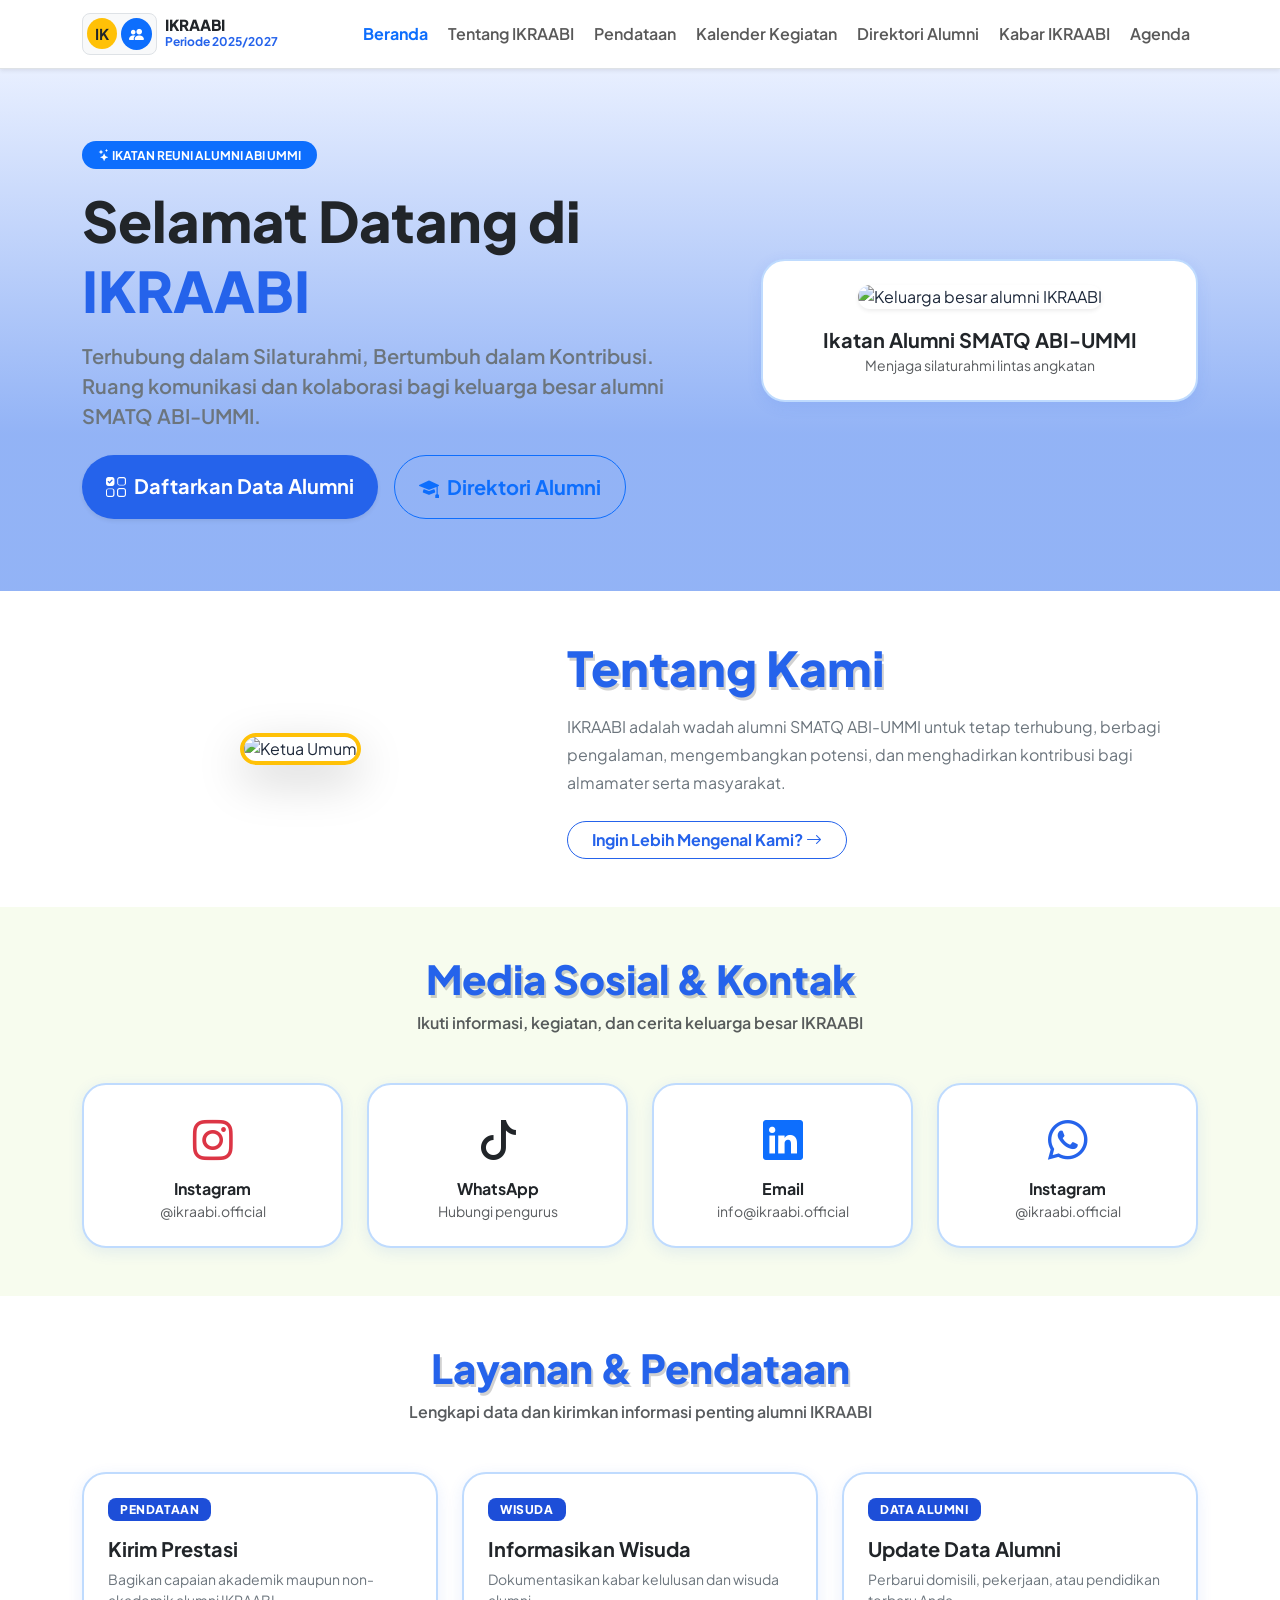
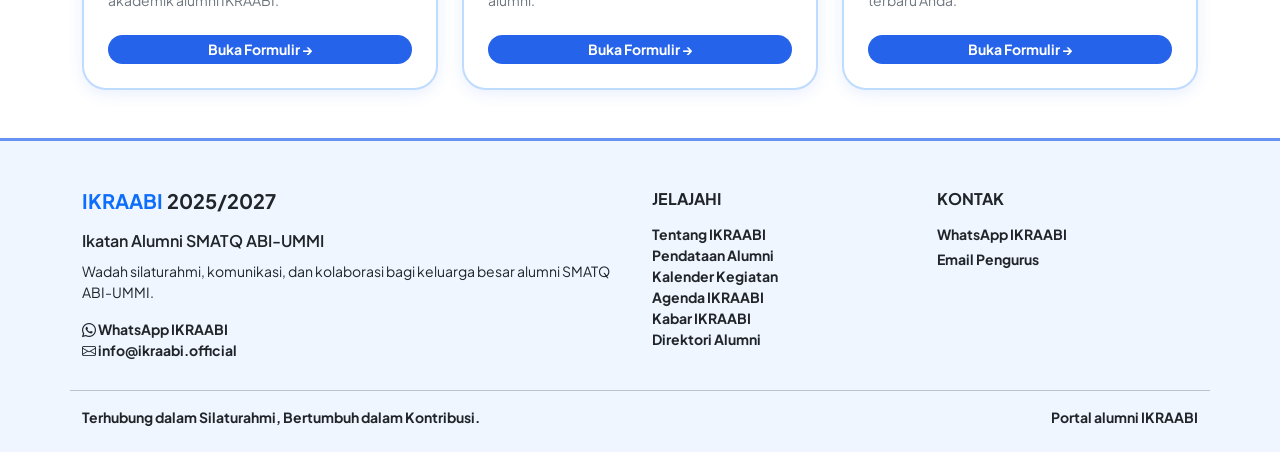
==== index.html @ 3baab479 "first commit" ====
<!DOCTYPE html>
<html lang="id">

<head>
    <meta charset="UTF-8">
    <meta name="viewport" content="width=device-width, initial-scale=1.0">
    <title>Beranda IKRAABI - Ikatan Alumni SMATQ ABI-UMMI</title>
    <link href="https://cdn.jsdelivr.net/npm/bootstrap@5.3.2/dist/css/bootstrap.min.css" rel="stylesheet">
    <link rel="stylesheet" href="https://cdn.jsdelivr.net/npm/bootstrap-icons@1.11.3/font/bootstrap-icons.min.css">
    <link href="https://fonts.googleapis.com/css2?family=Plus+Jakarta+Sans:wght@400;600;700;800;900&display=swap"
        rel="stylesheet">
    <link rel="stylesheet" href="site.css">
</head>

<body class="d-flex flex-column min-vh-100">
    <nav class="navbar navbar-expand-lg bg-white shadow-sm sticky-top border-bottom">
        <div class="container"><a class="navbar-brand d-flex align-items-center gap-2" href="index.html">
                <div class="d-flex align-items-center gap-1 p-1 bg-light border rounded-3"><span
                        class="badge bg-warning text-dark fw-bold rounded-circle p-2">IK</span><span
                        class="badge bg-primary rounded-circle p-2"><i class="bi bi-mortarboard-fill"></i></span></div>
                <div>
                    <div class="fw-black text-dark lh-1" style="font-size:.95rem">IKRAABI</div>
                    <div class="text-success fw-bold" style="font-size:.75rem">Periode 2025/2027</div>
                </div>
            </a><button class="navbar-toggler" type="button" data-bs-toggle="collapse" data-bs-target="#navMenu"><span
                    class="navbar-toggler-icon"></span></button>
            <div class="collapse navbar-collapse" id="navMenu">
                <ul class="navbar-nav ms-auto mb-2 mb-lg-0 fw-semibold align-items-center gap-1">
                    <li class="nav-item"><a class="nav-link active" href="index.html">Beranda</a></li>
                    <li class="nav-item"><a class="nav-link" href="layanan.html">Pendataan</a></li>
                    <li class="nav-item"><a class="nav-link" href="about.html">Tentang IKRAABI</a></li>
                    <li class="nav-item"><a class="nav-link" href="kalender.html">Kalender</a></li>
                    <li class="nav-item"><a class="nav-link" href="event.html">Agenda</a></li>
                    <li class="nav-item"><a class="nav-link" href="blog.html">Kabar IKRAABI</a></li>
                    <li class="nav-item"><a class="nav-link" href="alumni.html">Direktori Alumni</a></li>
                    <li class="nav-item ms-lg-2"><a href="login.html"
                            class="btn btn-primary btn-sm rounded-pill px-3 fw-bold"><i
                                class="bi bi-box-arrow-in-right"></i> Login Portal</a></li>
                </ul>
            </div>
        </div>
    </nav>
    <main class="flex-grow-1">
        <section class="py-5" style="background:linear-gradient(180deg,#e8efff 0%,#2564eb75 70%)">
            <div class="container py-4">
                <div class="row align-items-center g-5">
                    <div class="col-lg-7"><span
                            class="badge bg-primary px-3 py-2 rounded-pill fw-bold text-uppercase mb-3"><i
                                class="bi bi-stars"></i> Ikatan reuni alumni Abi Ummi</span>
                        <h1 class="display-4 fw-black text-dark mb-3 lh-sm">Selamat Datang di <span
                            class="text-success">IKRAABI</span></h1>
                        <p class="lead text-secondary fw-semibold mb-4">Terhubung dalam Silaturahmi, Bertumbuh dalam Kontribusi. Ruang komunikasi dan kolaborasi bagi keluarga besar alumni SMATQ ABI-UMMI.</p>
                        <div class="d-flex flex-wrap gap-3"><a href="layanan.html"
                                class="btn btn-lime btn-lg px-4 py-3 shadow-sm"><i
                                    class="bi bi-ui-checks-grid me-1"></i> Daftarkan Data Alumni</a><a href="alumni.html"
                                class="btn btn-outline-primary btn-lg px-4 py-3 rounded-pill fw-bold"><i
                                    class="bi bi-mortarboard-fill me-1"></i> Direktori Alumni</a></div>
                    </div>
                    <div class="col-lg-5 text-center">
                        <div class="card-custom p-4 text-center"><img
                                src="https://images.unsplash.com/photo-1523240795612-9a054b0db644?auto=format&fit=crop&w=600&q=80"
                                alt="Keluarga besar alumni IKRAABI" class="img-fluid rounded-4 shadow-sm mb-3">
                            <div class="fw-bold text-dark fs-5">Ikatan Alumni SMATQ ABI-UMMI</div>
                            <p class="small text-muted mb-0">Menjaga silaturahmi lintas angkatan</p>
                        </div>
                    </div>
                </div>
            </div>
        </section>
        <section class="py-5 bg-white">
            <div class="container">
                <div class="row align-items-center g-5">
                    <div class="col-md-5 text-center"><img
                            src="https://images.unsplash.com/photo-1534528741775-53994a69daeb?auto=format&fit=crop&w=500&q=80"
                            class="img-fluid rounded-4 shadow-lg border border-4 border-warning"
                            style="max-height:400px;object-fit:cover" alt="Ketua Umum"></div>
                    <div class="col-md-7">
                        <h2 class="embossed-title display-5 mb-3">Tentang Kami</h2>
                        <p class="text-secondary leading-relaxed mb-4">IKRAABI adalah wadah alumni SMATQ ABI-UMMI untuk tetap terhubung, berbagi pengalaman, mengembangkan potensi, dan menghadirkan kontribusi bagi almamater serta masyarakat.</p><a href="about.html"
                            class="btn btn-outline-success fw-bold rounded-pill px-4">Ingin Lebih Mengenal Kami? <i
                                class="bi bi-arrow-right"></i></a>
                    </div>
                </div>
            </div>
        </section>
        <section class="py-5" style="background-color:#f7fcee">
            <div class="container text-center">
                <h2 class="embossed-title display-6 mb-2">Media Sosial & Kontak</h2>
                        <p class="text-muted fw-semibold mb-5">Ikuti informasi, kegiatan, dan cerita keluarga besar IKRAABI</p>
                <div class="row g-4">
                    <div class="col-6 col-md-3"><a href="https://www.instagram.com/ikraabi.official" target="_blank"
                            class="card card-custom p-4 text-decoration-none h-100">
                            <div class="fs-1 text-danger mb-2"><i class="bi bi-instagram"></i></div>
                            <div class="fw-bold text-dark">Instagram</div>
                            <div class="small text-muted">@ikraabi.official</div>
                        </a></div>
                    <div class="col-6 col-md-3"><a href="https://wa.me/6281234567890" target="_blank"
                            class="card card-custom p-4 text-decoration-none h-100">
                            <div class="fs-1 text-dark mb-2"><i class="bi bi-tiktok"></i></div>
                            <div class="fw-bold text-dark">WhatsApp</div>
                            <div class="small text-muted">Hubungi pengurus</div>
                        </a></div>
                    <div class="col-6 col-md-3"><a href="mailto:info@ikraabi.official" target="_blank"
                            class="card card-custom p-4 text-decoration-none h-100">
                            <div class="fs-1 text-primary mb-2"><i class="bi bi-linkedin"></i></div>
                            <div class="fw-bold text-dark">Email</div>
                            <div class="small text-muted">info@ikraabi.official</div>
                        </a></div>
                    <div class="col-6 col-md-3"><a href="https://www.instagram.com/ikraabi.official" target="_blank"
                            class="card card-custom p-4 text-decoration-none h-100">
                            <div class="fs-1 text-success mb-2"><i class="bi bi-whatsapp"></i></div>
                            <div class="fw-bold text-dark">Instagram</div>
                            <div class="small text-muted">@ikraabi.official</div>
                        </a></div>
                </div>
            </div>
        </section>
        <section class="py-5 bg-white">
            <div class="container text-center">
                <h2 class="embossed-title display-6 mb-2">Layanan & Pendataan</h2>
                <p class="text-muted fw-semibold mb-5">Lengkapi data dan kirimkan informasi penting alumni IKRAABI</p>
                <div class="row g-4 text-start">
                    <div class="col-md-4">
                        <div class="card card-custom p-4 h-100"><span
                                class="badge badge-karsa w-auto mb-3 align-self-start">PENDATAAN</span>
                            <h5 class="fw-bold text-dark">Kirim Prestasi</h5>
                            <p class="small text-secondary flex-grow-1">Bagikan capaian akademik maupun non-akademik alumni IKRAABI.</p><a href="layanan.html"
                                class="btn btn-lime btn-sm mt-2">Buka Formulir &rarr;</a>
                        </div>
                    </div>
                    <div class="col-md-4">
                        <div class="card card-custom p-4 h-100"><span
                                class="badge badge-karsa w-auto mb-3 align-self-start">WISUDA</span>
                            <h5 class="fw-bold text-dark">Informasikan Wisuda</h5>
                            <p class="small text-secondary flex-grow-1">Dokumentasikan kabar kelulusan dan wisuda alumni.</p><a href="layanan.html"
                                class="btn btn-lime btn-sm mt-2">Buka Formulir &rarr;</a>
                        </div>
                    </div>
                    <div class="col-md-4">
                        <div class="card card-custom p-4 h-100"><span
                                class="badge badge-karsa w-auto mb-3 align-self-start">DATA ALUMNI</span>
                            <h5 class="fw-bold text-dark">Update Data Alumni</h5>
                            <p class="small text-secondary flex-grow-1">Perbarui domisili, pekerjaan, atau pendidikan terbaru Anda.</p><a href="layanan.html"
                                class="btn btn-lime btn-sm mt-2">Buka Formulir &rarr;</a>
                        </div>
                    </div>
                </div>
            </div>
        </section>
    </main>
    <footer class="mt-auto pt-5 pb-4 text-dark" style="background-color:#84cc16;border-top:3px solid #bef264">
        <div class="container">
            <div class="row g-4 pb-4 border-bottom border-dark border-opacity-25">
                <div class="col-md-6">
                    <h5 class="fw-bold mb-3"><span class="text-primary">IKRAABI</span> 2025/2027</h5>
                    <p class="fw-semibold mb-2">Ikatan Alumni SMATQ ABI-UMMI</p>
                    <p class="small max-w-lg">Wadah silaturahmi lintas angkatan, pengembangan potensi, dan kontribusi alumni bagi almamater serta masyarakat.</p>
                    <div class="small fw-bold">
                        <div><i class="bi bi-whatsapp"></i> WhatsApp IKRAABI</div>
                        <div><i class="bi bi-envelope"></i> info@ikraabi.official</div>
                    </div>
                </div>
                <div class="col-6 col-md-3">
                    <h6 class="fw-bold text-uppercase mb-3">JELAJAHI</h6>
                    <ul class="list-unstyled small fw-bold">
                        <li><a href="about.html" class="text-dark text-decoration-none">Tentang IKRAABI</a></li>
                        <li><a href="layanan.html" class="text-dark text-decoration-none">Pendataan Alumni</a></li>
                        <li><a href="kalender.html" class="text-dark text-decoration-none">Kalender Kegiatan</a></li>
                        <li><a href="event.html" class="text-dark text-decoration-none">Agenda IKRAABI</a></li>
                        <li><a href="blog.html" class="text-dark text-decoration-none">Kabar IKRAABI</a></li>
                        <li><a href="alumni.html" class="text-dark text-decoration-none">Direktori Alumni</a></li>
                    </ul>
                </div>
                <div class="col-6 col-md-3">
                    <h6 class="fw-bold text-uppercase mb-3">KONTAK</h6>
                    <ul class="list-unstyled small fw-bold">
                        <li class="mb-1"><a href="https://wa.me/6281234567890"
                            class="text-dark text-decoration-none">WhatsApp IKRAABI</a></li>
                        <li><a href="mailto:info@ikraabi.official" class="text-dark text-decoration-none">Email Pengurus</a></li>
                    </ul>
                </div>
            </div>
            <div class="d-flex flex-wrap justify-content-between pt-3 small fw-bold">
                <div>Terhubung dalam Silaturahmi, Bertumbuh dalam Kontribusi.</div>
                <div>Portal alumni IKRAABI</div>
            </div>
        </div>
    </footer>
    <script src="https://cdn.jsdelivr.net/npm/bootstrap@5.3.2/dist/js/bootstrap.bundle.min.js"></script>
    <script src="site.js"></script>
</body>

</html>
---- site.css ----
:root {
    --primary-lime: #2563eb;
    --primary-lime-dark: #1d4ed8;
    --portal-bg: #eff6ff;
    --portal-panel: rgba(255, 255, 255, 0.88);
    --portal-border: #bfdbfe;
    --portal-text: #1e293b;
    --portal-muted: #64748b;
    --portal-primary: #2563eb;
    --portal-shadow: rgba(15, 23, 42, 0.12);
    --bs-success: #2563eb;
    --bs-success-rgb: 37, 99, 235;
    --bs-success-text-emphasis: #1e3a8a;
    --bs-success-bg-subtle: #dbeafe;
    --bs-success-border-subtle: #93c5fd;
}

.text-success {
    color: #2563eb !important;
}

.bg-success {
    --bs-bg-opacity: 1;
    background-color: #2563eb !important;
}

.border-success {
    border-color: #2563eb !important;
}

.btn-success {
    --bs-btn-bg: #2563eb;
    --bs-btn-border-color: #2563eb;
    --bs-btn-hover-bg: #1d4ed8;
    --bs-btn-hover-border-color: #1d4ed8;
    --bs-btn-active-bg: #1e40af;
    --bs-btn-active-border-color: #1e40af;
}

.btn-outline-success {
    --bs-btn-color: #2563eb;
    --bs-btn-border-color: #2563eb;
    --bs-btn-hover-bg: #2563eb;
    --bs-btn-hover-border-color: #2563eb;
    --bs-btn-active-bg: #1d4ed8;
    --bs-btn-active-border-color: #1d4ed8;
}

body {
    background-color: var(--portal-bg);
    font-family: 'Plus Jakarta Sans', -apple-system, BlinkMacSystemFont, 'Segoe UI', Roboto, sans-serif;
    color: var(--portal-text);
}

.embossed-title {
    color: #2563eb;
    font-weight: 900;
    text-shadow: 2px 3px 0 rgba(0, 0, 0, 0.18);
}

.btn-lime {
    background-color: #2563eb;
    color: #fff;
    font-weight: 700;
    border-radius: 50rem;
    border: none;
    transition: all 0.2s;
}

.btn-lime:hover {
    background-color: #1d4ed8;
    color: #fff;
    transform: translateY(-2px);
}

.card-custom {
    border: 2px solid #bfdbfe;
    border-radius: 1.5rem;
    background: #fff;
    box-shadow: 0 4px 15px rgba(37, 99, 235, 0.1);
    transition: transform 0.2s, box-shadow 0.2s;
}

.card-custom:hover {
    transform: translateY(-4px);
    box-shadow: 0 10px 25px rgba(37, 99, 235, 0.2);
}

.badge-karsa {
    background-color: #1d4ed8;
    color: #fff;
    font-weight: 800;
    letter-spacing: 0.05em;
    padding: 0.35rem 0.75rem;
    border-radius: 0.5rem;
}

.fw-black { font-weight: 900; }
.leading-relaxed { line-height: 1.75; }
.max-w-lg { max-width: 48rem; }

.navbar .nav-link.active {
    color: #0d6efd !important;
    font-weight: 700;
}

footer a:hover { text-decoration: underline !important; }

.login-page {
    background:
        radial-gradient(circle at top left, rgba(37, 99, 235, 0.18), transparent 25%),
        linear-gradient(135deg, #dbeafe 0%, #f8fafc 50%, #e0f2fe 100%);
}

.login-shell {
    padding-top: 3.5rem;
    padding-bottom: 4rem;
}

.login-grid {
    min-height: 620px;
    background: rgba(255, 255, 255, 0.7);
    border: 1px solid rgba(148, 163, 184, 0.18);
    border-radius: 2rem;
    overflow: hidden;
    box-shadow: 0 30px 70px rgba(15, 23, 42, 0.12);
    backdrop-filter: blur(2px);
}

.login-visual {
    position: relative;
    display: flex;
    flex-direction: column;
    justify-content: center;
    background: linear-gradient(135deg, #0f172a 0%, #1d4ed8 45%, #0ea5e9 100%);
    color: #fff;
    padding: 2.5rem;
    isolation: isolate;
}

.login-visual::before {
    content: "";
    position: absolute;
    inset: 0;
    background: url('https://images.unsplash.com/photo-1523240795612-9a054b0db644?auto=format&fit=crop&w=900&q=80') center/cover no-repeat;
    opacity: 0.18;
    z-index: -1;
}

.login-brand-badge {
    display: inline-flex;
    align-items: center;
    gap: 0.7rem;
    padding: 0.7rem 1rem;
    border-radius: 999px;
    background: rgba(255, 255, 255, 0.12);
    border: 1px solid rgba(255, 255, 255, 0.18);
    width: fit-content;
    margin-bottom: 1.2rem;
    font-size: 0.8rem;
    font-weight: 700;
    letter-spacing: 0.08em;
    text-transform: uppercase;
}

.login-visual h1 {
    font-size: clamp(2.2rem, 3vw, 3.2rem);
    line-height: 1.1;
    font-weight: 900;
    margin-bottom: 1rem;
}

.login-visual .lead {
    font-size: 1rem;
    line-height: 1.75;
    color: rgba(255, 255, 255, 0.85);
    max-width: 26rem;
}

.login-feature-list {
    margin-top: 2rem;
    padding: 0;
    list-style: none;
    display: grid;
    gap: 0.75rem;
}

.login-feature-list li {
    display: flex;
    align-items: center;
    gap: 0.75rem;
    background: rgba(255, 255, 255, 0.08);
    border: 1px solid rgba(255, 255, 255, 0.12);
    border-radius: 0.9rem;
    padding: 0.75rem 0.9rem;
    font-weight: 600;
}

.login-feature-list i {
    width: 2rem;
    height: 2rem;
    border-radius: 0.75rem;
    display: inline-flex;
    align-items: center;
    justify-content: center;
    background: rgba(37, 99, 235, 0.2);
    color: #bfdbfe;
}

.login-card-wrap {
    display: flex;
    align-items: center;
    justify-content: center;
    background: rgba(255, 255, 255, 0.93);
    padding: 1.5rem;
}

.login-card {
    width: 100%;
    max-width: 480px;
    border: 1px solid var(--portal-border);
    border-radius: 1.75rem;
    background: #fff;
    box-shadow: none;
    padding: 2rem 1.5rem;
}

.login-card:hover {
    transform: none;
    box-shadow: none;
}

.login-card .card-body {
    padding: 0;
}

.login-header {
    text-align: center;
    margin-bottom: 1.5rem;
}

.login-header .icon-wrap {
    width: 4.25rem;
    height: 4.25rem;
    border-radius: 50%;
    margin: 0 auto 1rem;
    background: linear-gradient(135deg, rgba(37, 99, 235, 0.14), rgba(14, 165, 233, 0.16));
    color: #1d4ed8;
    display: flex;
    align-items: center;
    justify-content: center;
}

.login-header h3 {
    margin: 0;
    font-size: 2rem;
    font-weight: 900;
    color: #0f172a;
}

.login-header p {
    margin: 0.5rem 0 0;
    color: var(--portal-muted);
    font-weight: 600;
    font-size: 0.9rem;
}

.login-alert {
    margin-bottom: 1rem;
    border-radius: 1rem;
    border: 1px solid rgba(59, 130, 246, 0.2);
    background: rgba(219, 234, 254, 0.65);
    color: #1e3a8a;
    padding: 0.9rem 1rem;
    font-size: 0.82rem;
    line-height: 1.6;
}

.login-form .form-label {
    font-size: 0.78rem;
    letter-spacing: 0.02em;
    color: #334155;
    margin-bottom: 0.5rem;
    font-weight: 800;
}

.login-form .form-control {
    border: 1px solid #dbe4f0;
    border-radius: 0.9rem;
    min-height: 3rem;
    padding: 0.9rem 1rem;
    background: #f8fafc;
    color: #0f172a;
    transition: border-color 0.2s, box-shadow 0.2s, background 0.2s;
}

.login-form .form-control:focus {
    border-color: rgba(37, 99, 235, 0.6);
    box-shadow: 0 0 0 0.2rem rgba(37, 99, 235, 0.12);
    background: #fff;
}

.login-btn {
    width: 100%;
    border: none;
    border-radius: 999px;
    padding: 0.9rem 1rem;
    font-weight: 800;
    background: linear-gradient(135deg, #2563eb 0%, #1d4ed8 100%);
    color: #fff;
    transition: transform 0.2s ease, box-shadow 0.2s ease;
    box-shadow: 0 12px 24px rgba(37, 99, 235, 0.28);
}

.login-btn:hover {
    transform: translateY(-1px);
    color: #fff;
}

.login-back {
    display: inline-flex;
    align-items: center;
    justify-content: center;
    width: 100%;
    margin-top: 1rem;
    color: #475569;
    text-decoration: none;
    font-size: 0.82rem;
    font-weight: 700;
}

.login-back:hover {
    color: #0f172a;
}

@media (max-width: 991.98px) {
    .login-shell {
        padding-top: 2.5rem;
        padding-bottom: 3rem;
    }

    .login-grid {
        min-height: auto;
    }

    .login-visual {
        padding: 2rem 1.5rem;
    }
}

@media (max-width: 575.98px) {
    .display-5 { font-size: 2.25rem; }
    .display-4 { font-size: 2.5rem; }

    .login-card {
        padding: 1.5rem 1rem;
    }
}
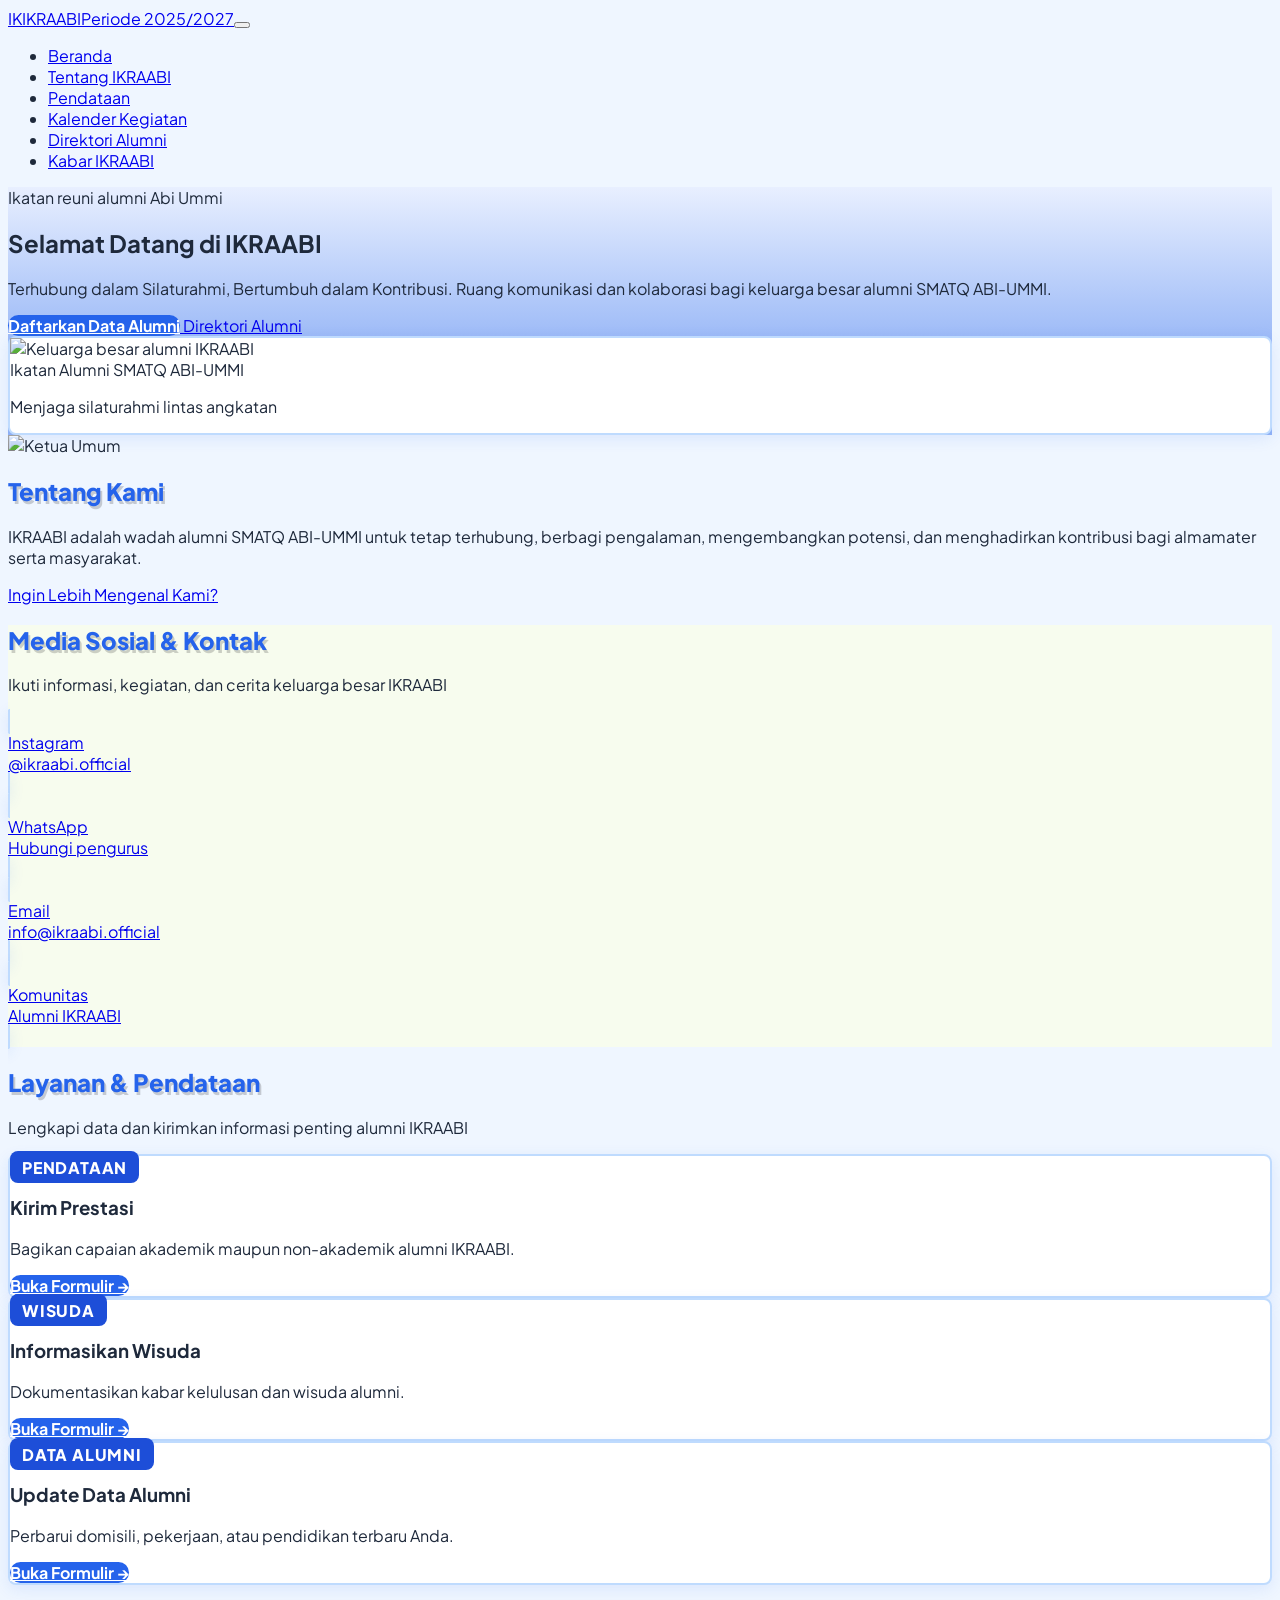
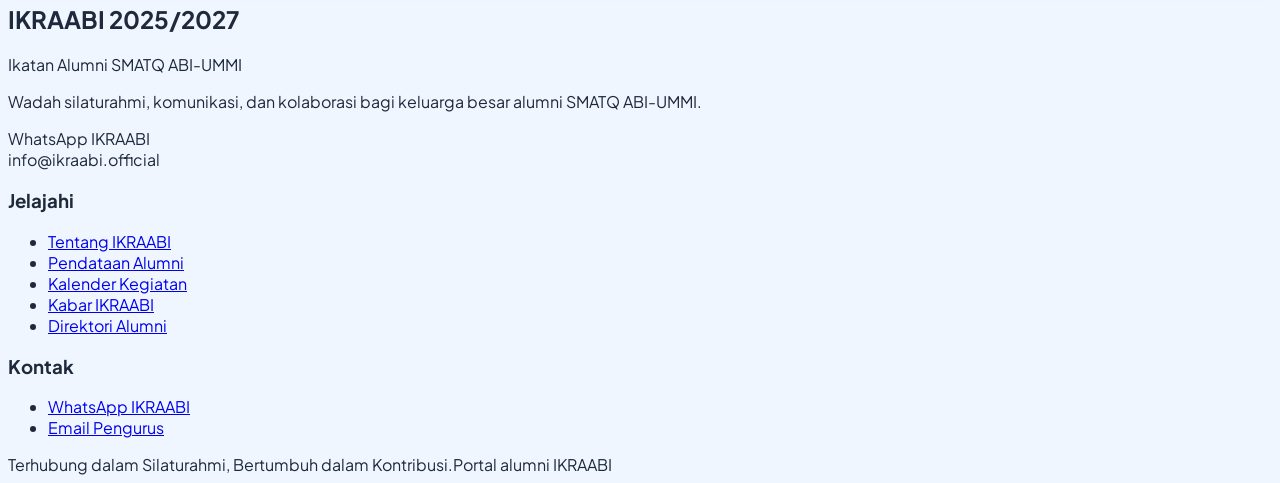
==== commit de6f92c7: "Add files via upload" ====
--- a/index.html
+++ b/index.html
@@ -5,63 +5,33 @@
     <meta charset="UTF-8">
     <meta name="viewport" content="width=device-width, initial-scale=1.0">
     <title>Beranda IKRAABI - Ikatan Alumni SMATQ ABI-UMMI</title>
-    <link href="https://cdn.jsdelivr.net/npm/bootstrap@5.3.2/dist/css/bootstrap.min.css" rel="stylesheet">
-    <link rel="stylesheet" href="https://cdn.jsdelivr.net/npm/bootstrap-icons@1.11.3/font/bootstrap-icons.min.css">
+    <script src="https://cdn.tailwindcss.com"></script>
+    <script src="https://unpkg.com/lucide@latest"></script>
     <link href="https://fonts.googleapis.com/css2?family=Plus+Jakarta+Sans:wght@400;600;700;800;900&display=swap"
         rel="stylesheet">
     <link rel="stylesheet" href="site.css">
 </head>
 
-<body class="d-flex flex-column min-vh-100">
-    <nav class="navbar navbar-expand-lg bg-white shadow-sm sticky-top border-bottom">
-        <div class="container"><a class="navbar-brand d-flex align-items-center gap-2" href="index.html">
-                <div class="d-flex align-items-center gap-1 p-1 bg-light border rounded-3"><span
-                        class="badge bg-warning text-dark fw-bold rounded-circle p-2">IK</span><span
-                        class="badge bg-primary rounded-circle p-2"><i class="bi bi-mortarboard-fill"></i></span></div>
-                <div>
-                    <div class="fw-black text-dark lh-1" style="font-size:.95rem">IKRAABI</div>
-                    <div class="text-success fw-bold" style="font-size:.75rem">Periode 2025/2027</div>
-                </div>
-            </a><button class="navbar-toggler" type="button" data-bs-toggle="collapse" data-bs-target="#navMenu"><span
-                    class="navbar-toggler-icon"></span></button>
-            <div class="collapse navbar-collapse" id="navMenu">
-                <ul class="navbar-nav ms-auto mb-2 mb-lg-0 fw-semibold align-items-center gap-1">
-                    <li class="nav-item"><a class="nav-link active" href="index.html">Beranda</a></li>
-                    <li class="nav-item"><a class="nav-link" href="layanan.html">Pendataan</a></li>
-                    <li class="nav-item"><a class="nav-link" href="about.html">Tentang IKRAABI</a></li>
-                    <li class="nav-item"><a class="nav-link" href="kalender.html">Kalender</a></li>
-                    <li class="nav-item"><a class="nav-link" href="event.html">Agenda</a></li>
-                    <li class="nav-item"><a class="nav-link" href="blog.html">Kabar IKRAABI</a></li>
-                    <li class="nav-item"><a class="nav-link" href="alumni.html">Direktori Alumni</a></li>
-                    <li class="nav-item ms-lg-2"><a href="login.html"
-                            class="btn btn-primary btn-sm rounded-pill px-3 fw-bold"><i
-                                class="bi bi-box-arrow-in-right"></i> Login Portal</a></li>
-                </ul>
-            </div>
-        </div>
-    </nav>
-    <main class="flex-grow-1">
+<body class="min-h-screen flex flex-col bg-slate-50 text-slate-900">
+    <main class="flex-1">
         <section class="py-5" style="background:linear-gradient(180deg,#e8efff 0%,#2564eb75 70%)">
-            <div class="container py-4">
-                <div class="row align-items-center g-5">
-                    <div class="col-lg-7"><span
-                            class="badge bg-primary px-3 py-2 rounded-pill fw-bold text-uppercase mb-3"><i
-                                class="bi bi-stars"></i> Ikatan reuni alumni Abi Ummi</span>
-                        <h1 class="display-4 fw-black text-dark mb-3 lh-sm">Selamat Datang di <span
-                            class="text-success">IKRAABI</span></h1>
-                        <p class="lead text-secondary fw-semibold mb-4">Terhubung dalam Silaturahmi, Bertumbuh dalam Kontribusi. Ruang komunikasi dan kolaborasi bagi keluarga besar alumni SMATQ ABI-UMMI.</p>
-                        <div class="d-flex flex-wrap gap-3"><a href="layanan.html"
-                                class="btn btn-lime btn-lg px-4 py-3 shadow-sm"><i
-                                    class="bi bi-ui-checks-grid me-1"></i> Daftarkan Data Alumni</a><a href="alumni.html"
-                                class="btn btn-outline-primary btn-lg px-4 py-3 rounded-pill fw-bold"><i
-                                    class="bi bi-mortarboard-fill me-1"></i> Direktori Alumni</a></div>
+            <div class="mx-auto w-full max-w-7xl px-4 py-12 sm:px-6 lg:px-8">
+                <div class="grid grid-cols-1 items-center gap-12 md:grid-cols-12">
+                    <div class="md:col-span-7"><span
+                            class="mb-5 inline-flex items-center gap-2 rounded-full bg-blue-700 px-4 py-2 text-xs font-bold uppercase text-white"><i data-lucide="sparkles" class="h-4 w-4"></i> Ikatan reuni alumni Abi Ummi</span>
+                        <h1 class="mb-4 text-4xl font-black leading-tight text-slate-900 sm:text-5xl lg:text-6xl">Selamat Datang di <span
+                            class="text-emerald-700">IKRAABI</span></h1>
+                        <p class="mb-6 max-w-2xl text-lg font-semibold leading-relaxed text-slate-600">Terhubung dalam Silaturahmi, Bertumbuh dalam Kontribusi. Ruang komunikasi dan kolaborasi bagi keluarga besar alumni SMATQ ABI-UMMI.</p>
+                        <div class="flex flex-wrap gap-3"><a href="layanan.html"
+                                class="btn-lime inline-flex items-center gap-2 px-6 py-3 shadow-sm"><i data-lucide="clipboard-check" class="h-5 w-5"></i> Daftarkan Data Alumni</a><a href="alumni.html"
+                                class="inline-flex items-center gap-2 rounded-full border border-blue-700 px-6 py-3 font-bold text-blue-700 transition hover:bg-blue-700 hover:text-white"><i data-lucide="graduation-cap" class="h-5 w-5"></i> Direktori Alumni</a></div>
                     </div>
-                    <div class="col-lg-5 text-center">
+                    <div class="text-center md:col-span-5">
                         <div class="card-custom p-4 text-center"><img
                                 src="https://images.unsplash.com/photo-1523240795612-9a054b0db644?auto=format&fit=crop&w=600&q=80"
-                                alt="Keluarga besar alumni IKRAABI" class="img-fluid rounded-4 shadow-sm mb-3">
-                            <div class="fw-bold text-dark fs-5">Ikatan Alumni SMATQ ABI-UMMI</div>
-                            <p class="small text-muted mb-0">Menjaga silaturahmi lintas angkatan</p>
+                                alt="Keluarga besar alumni IKRAABI" class="mb-3 w-full rounded-2xl shadow-sm">
+                            <div class="text-lg font-bold text-slate-900">Ikatan Alumni SMATQ ABI-UMMI</div>
+                            <p class="mb-0 text-sm text-slate-500">Menjaga silaturahmi lintas angkatan</p>
                         </div>
                     </div>
                 </div>
@@ -69,124 +39,84 @@
         </section>
         <section class="py-5 bg-white">
             <div class="container">
-                <div class="row align-items-center g-5">
-                    <div class="col-md-5 text-center"><img
+                <div class="grid grid-cols-1 items-center gap-10 md:grid-cols-12">
+                    <div class="text-center md:col-span-5"><img
                             src="https://images.unsplash.com/photo-1534528741775-53994a69daeb?auto=format&fit=crop&w=500&q=80"
-                            class="img-fluid rounded-4 shadow-lg border border-4 border-warning"
+                            class="mx-auto w-full max-w-md rounded-2xl border-4 border-amber-400 shadow-lg"
                             style="max-height:400px;object-fit:cover" alt="Ketua Umum"></div>
-                    <div class="col-md-7">
-                        <h2 class="embossed-title display-5 mb-3">Tentang Kami</h2>
-                        <p class="text-secondary leading-relaxed mb-4">IKRAABI adalah wadah alumni SMATQ ABI-UMMI untuk tetap terhubung, berbagi pengalaman, mengembangkan potensi, dan menghadirkan kontribusi bagi almamater serta masyarakat.</p><a href="about.html"
-                            class="btn btn-outline-success fw-bold rounded-pill px-4">Ingin Lebih Mengenal Kami? <i
-                                class="bi bi-arrow-right"></i></a>
+                    <div class="md:col-span-7">
+                        <h2 class="embossed-title mb-3 text-4xl font-black">Tentang Kami</h2>
+                        <p class="mb-4 leading-relaxed text-slate-600">IKRAABI adalah wadah alumni SMATQ ABI-UMMI untuk tetap terhubung, berbagi pengalaman, mengembangkan potensi, dan menghadirkan kontribusi bagi almamater serta masyarakat.</p><a href="about.html"
+                            class="inline-flex items-center gap-2 rounded-full border border-emerald-700 px-5 py-3 font-bold text-emerald-700 transition hover:bg-emerald-700 hover:text-white">Ingin Lebih Mengenal Kami? <i data-lucide="arrow-right" class="h-4 w-4"></i></a>
                     </div>
                 </div>
             </div>
         </section>
         <section class="py-5" style="background-color:#f7fcee">
             <div class="container text-center">
-                <h2 class="embossed-title display-6 mb-2">Media Sosial & Kontak</h2>
-                        <p class="text-muted fw-semibold mb-5">Ikuti informasi, kegiatan, dan cerita keluarga besar IKRAABI</p>
-                <div class="row g-4">
-                    <div class="col-6 col-md-3"><a href="https://www.instagram.com/ikraabi.official" target="_blank"
-                            class="card card-custom p-4 text-decoration-none h-100">
-                            <div class="fs-1 text-danger mb-2"><i class="bi bi-instagram"></i></div>
-                            <div class="fw-bold text-dark">Instagram</div>
-                            <div class="small text-muted">@ikraabi.official</div>
+                <h2 class="embossed-title mb-2 text-3xl font-black">Media Sosial & Kontak</h2>
+                    <p class="mb-8 font-semibold text-slate-500">Ikuti informasi, kegiatan, dan cerita keluarga besar IKRAABI</p>
+                <div class="grid grid-cols-2 gap-4 lg:grid-cols-4">
+                    <div><a href="https://www.instagram.com/ikraabi.official" target="_blank" rel="noreferrer"
+                        class="card-custom block h-full p-5 no-underline">
+                        <div class="mb-2 text-3xl text-rose-600"><i data-lucide="instagram"></i></div>
+                        <div class="font-bold text-slate-900">Instagram</div>
+                        <div class="text-sm text-slate-500">@ikraabi.official</div>
                         </a></div>
-                    <div class="col-6 col-md-3"><a href="https://wa.me/6281234567890" target="_blank"
-                            class="card card-custom p-4 text-decoration-none h-100">
-                            <div class="fs-1 text-dark mb-2"><i class="bi bi-tiktok"></i></div>
-                            <div class="fw-bold text-dark">WhatsApp</div>
-                            <div class="small text-muted">Hubungi pengurus</div>
+                    <div><a href="https://wa.me/6281234567890" target="_blank" rel="noreferrer"
+                        class="card-custom block h-full p-5 no-underline">
+                        <div class="mb-2 text-3xl text-emerald-700"><i data-lucide="message-circle"></i></div>
+                        <div class="font-bold text-slate-900">WhatsApp</div>
+                        <div class="text-sm text-slate-500">Hubungi pengurus</div>
                         </a></div>
-                    <div class="col-6 col-md-3"><a href="mailto:info@ikraabi.official" target="_blank"
-                            class="card card-custom p-4 text-decoration-none h-100">
-                            <div class="fs-1 text-primary mb-2"><i class="bi bi-linkedin"></i></div>
-                            <div class="fw-bold text-dark">Email</div>
-                            <div class="small text-muted">info@ikraabi.official</div>
+                    <div><a href="mailto:info@ikraabi.official"
+                        class="card-custom block h-full p-5 no-underline">
+                        <div class="mb-2 text-3xl text-blue-700"><i data-lucide="mail"></i></div>
+                        <div class="font-bold text-slate-900">Email</div>
+                        <div class="text-sm text-slate-500">info@ikraabi.official</div>
                         </a></div>
-                    <div class="col-6 col-md-3"><a href="https://www.instagram.com/ikraabi.official" target="_blank"
-                            class="card card-custom p-4 text-decoration-none h-100">
-                            <div class="fs-1 text-success mb-2"><i class="bi bi-whatsapp"></i></div>
-                            <div class="fw-bold text-dark">Instagram</div>
-                            <div class="small text-muted">@ikraabi.official</div>
+                    <div><a href="https://www.instagram.com/ikraabi.official" target="_blank" rel="noreferrer"
+                        class="card-custom block h-full p-5 no-underline">
+                        <div class="mb-2 text-3xl text-emerald-700"><i data-lucide="users"></i></div>
+                        <div class="font-bold text-slate-900">Komunitas</div>
+                        <div class="text-sm text-slate-500">Alumni IKRAABI</div>
                         </a></div>
                 </div>
             </div>
         </section>
         <section class="py-5 bg-white">
             <div class="container text-center">
-                <h2 class="embossed-title display-6 mb-2">Layanan & Pendataan</h2>
-                <p class="text-muted fw-semibold mb-5">Lengkapi data dan kirimkan informasi penting alumni IKRAABI</p>
-                <div class="row g-4 text-start">
-                    <div class="col-md-4">
-                        <div class="card card-custom p-4 h-100"><span
-                                class="badge badge-karsa w-auto mb-3 align-self-start">PENDATAAN</span>
-                            <h5 class="fw-bold text-dark">Kirim Prestasi</h5>
-                            <p class="small text-secondary flex-grow-1">Bagikan capaian akademik maupun non-akademik alumni IKRAABI.</p><a href="layanan.html"
-                                class="btn btn-lime btn-sm mt-2">Buka Formulir &rarr;</a>
+                <h2 class="embossed-title mb-2 text-3xl font-black">Layanan & Pendataan</h2>
+                <p class="mb-8 font-semibold text-slate-500">Lengkapi data dan kirimkan informasi penting alumni IKRAABI</p>
+                <div class="grid grid-cols-1 gap-6 text-left md:grid-cols-3">
+                    <div>
+                        <div class="card-custom flex h-full flex-col p-6"><span
+                                class="badge-karsa mb-3 self-start">PENDATAAN</span>
+                            <h3 class="font-bold text-slate-900">Kirim Prestasi</h3>
+                            <p class="flex-1 text-sm text-slate-600">Bagikan capaian akademik maupun non-akademik alumni IKRAABI.</p><a href="layanan.html"
+                                class="btn-lime mt-2 inline-flex self-start px-4 py-2 text-sm">Buka Formulir &rarr;</a>
                         </div>
                     </div>
-                    <div class="col-md-4">
-                        <div class="card card-custom p-4 h-100"><span
-                                class="badge badge-karsa w-auto mb-3 align-self-start">WISUDA</span>
-                            <h5 class="fw-bold text-dark">Informasikan Wisuda</h5>
-                            <p class="small text-secondary flex-grow-1">Dokumentasikan kabar kelulusan dan wisuda alumni.</p><a href="layanan.html"
-                                class="btn btn-lime btn-sm mt-2">Buka Formulir &rarr;</a>
+                    <div>
+                        <div class="card-custom flex h-full flex-col p-6"><span
+                                class="badge-karsa mb-3 self-start">WISUDA</span>
+                            <h3 class="font-bold text-slate-900">Informasikan Wisuda</h3>
+                            <p class="flex-1 text-sm text-slate-600">Dokumentasikan kabar kelulusan dan wisuda alumni.</p><a href="layanan.html"
+                                class="btn-lime mt-2 inline-flex self-start px-4 py-2 text-sm">Buka Formulir &rarr;</a>
                         </div>
                     </div>
-                    <div class="col-md-4">
-                        <div class="card card-custom p-4 h-100"><span
-                                class="badge badge-karsa w-auto mb-3 align-self-start">DATA ALUMNI</span>
-                            <h5 class="fw-bold text-dark">Update Data Alumni</h5>
-                            <p class="small text-secondary flex-grow-1">Perbarui domisili, pekerjaan, atau pendidikan terbaru Anda.</p><a href="layanan.html"
-                                class="btn btn-lime btn-sm mt-2">Buka Formulir &rarr;</a>
+                    <div>
+                        <div class="card-custom flex h-full flex-col p-6"><span
+                                class="badge-karsa mb-3 self-start">DATA ALUMNI</span>
+                            <h3 class="font-bold text-slate-900">Update Data Alumni</h3>
+                            <p class="flex-1 text-sm text-slate-600">Perbarui domisili, pekerjaan, atau pendidikan terbaru Anda.</p><a href="layanan.html"
+                                class="btn-lime mt-2 inline-flex self-start px-4 py-2 text-sm">Buka Formulir &rarr;</a>
                         </div>
                     </div>
                 </div>
             </div>
         </section>
     </main>
-    <footer class="mt-auto pt-5 pb-4 text-dark" style="background-color:#84cc16;border-top:3px solid #bef264">
-        <div class="container">
-            <div class="row g-4 pb-4 border-bottom border-dark border-opacity-25">
-                <div class="col-md-6">
-                    <h5 class="fw-bold mb-3"><span class="text-primary">IKRAABI</span> 2025/2027</h5>
-                    <p class="fw-semibold mb-2">Ikatan Alumni SMATQ ABI-UMMI</p>
-                    <p class="small max-w-lg">Wadah silaturahmi lintas angkatan, pengembangan potensi, dan kontribusi alumni bagi almamater serta masyarakat.</p>
-                    <div class="small fw-bold">
-                        <div><i class="bi bi-whatsapp"></i> WhatsApp IKRAABI</div>
-                        <div><i class="bi bi-envelope"></i> info@ikraabi.official</div>
-                    </div>
-                </div>
-                <div class="col-6 col-md-3">
-                    <h6 class="fw-bold text-uppercase mb-3">JELAJAHI</h6>
-                    <ul class="list-unstyled small fw-bold">
-                        <li><a href="about.html" class="text-dark text-decoration-none">Tentang IKRAABI</a></li>
-                        <li><a href="layanan.html" class="text-dark text-decoration-none">Pendataan Alumni</a></li>
-                        <li><a href="kalender.html" class="text-dark text-decoration-none">Kalender Kegiatan</a></li>
-                        <li><a href="event.html" class="text-dark text-decoration-none">Agenda IKRAABI</a></li>
-                        <li><a href="blog.html" class="text-dark text-decoration-none">Kabar IKRAABI</a></li>
-                        <li><a href="alumni.html" class="text-dark text-decoration-none">Direktori Alumni</a></li>
-                    </ul>
-                </div>
-                <div class="col-6 col-md-3">
-                    <h6 class="fw-bold text-uppercase mb-3">KONTAK</h6>
-                    <ul class="list-unstyled small fw-bold">
-                        <li class="mb-1"><a href="https://wa.me/6281234567890"
-                            class="text-dark text-decoration-none">WhatsApp IKRAABI</a></li>
-                        <li><a href="mailto:info@ikraabi.official" class="text-dark text-decoration-none">Email Pengurus</a></li>
-                    </ul>
-                </div>
-            </div>
-            <div class="d-flex flex-wrap justify-content-between pt-3 small fw-bold">
-                <div>Terhubung dalam Silaturahmi, Bertumbuh dalam Kontribusi.</div>
-                <div>Portal alumni IKRAABI</div>
-            </div>
-        </div>
-    </footer>
-    <script src="https://cdn.jsdelivr.net/npm/bootstrap@5.3.2/dist/js/bootstrap.bundle.min.js"></script>
     <script src="site.js"></script>
 </body>
 
--- a/site.css
+++ b/site.css
@@ -8,42 +8,6 @@
     --portal-muted: #64748b;
     --portal-primary: #2563eb;
     --portal-shadow: rgba(15, 23, 42, 0.12);
-    --bs-success: #2563eb;
-    --bs-success-rgb: 37, 99, 235;
-    --bs-success-text-emphasis: #1e3a8a;
-    --bs-success-bg-subtle: #dbeafe;
-    --bs-success-border-subtle: #93c5fd;
-}
-
-.text-success {
-    color: #2563eb !important;
-}
-
-.bg-success {
-    --bs-bg-opacity: 1;
-    background-color: #2563eb !important;
-}
-
-.border-success {
-    border-color: #2563eb !important;
-}
-
-.btn-success {
-    --bs-btn-bg: #2563eb;
-    --bs-btn-border-color: #2563eb;
-    --bs-btn-hover-bg: #1d4ed8;
-    --bs-btn-hover-border-color: #1d4ed8;
-    --bs-btn-active-bg: #1e40af;
-    --bs-btn-active-border-color: #1e40af;
-}
-
-.btn-outline-success {
-    --bs-btn-color: #2563eb;
-    --bs-btn-border-color: #2563eb;
-    --bs-btn-hover-bg: #2563eb;
-    --bs-btn-hover-border-color: #2563eb;
-    --bs-btn-active-bg: #1d4ed8;
-    --bs-btn-active-border-color: #1d4ed8;
 }
 
 body {
@@ -75,7 +39,7 @@
 
 .card-custom {
     border: 2px solid #bfdbfe;
-    border-radius: 1.5rem;
+    border-radius: 0.5rem;
     background: #fff;
     box-shadow: 0 4px 15px rgba(37, 99, 235, 0.1);
     transition: transform 0.2s, box-shadow 0.2s;
@@ -95,13 +59,185 @@
     border-radius: 0.5rem;
 }
 
-.fw-black { font-weight: 900; }
-.leading-relaxed { line-height: 1.75; }
-.max-w-lg { max-width: 48rem; }
-
-.navbar .nav-link.active {
-    color: #0d6efd !important;
-    font-weight: 700;
+.calendar-table {
+    min-width: 630px;
+    table-layout: fixed;
+}
+
+.calendar-table th {
+    border: 0;
+    color: var(--portal-muted);
+    font-size: 0.78rem;
+    padding: 0.75rem 0.25rem;
+}
+
+.calendar-day {
+    height: 6.5rem;
+    padding: 0.4rem !important;
+    vertical-align: top !important;
+    text-align: left;
+    border-color: #e2e8f0;
+}
+
+.calendar-day-muted {
+    background: #f8fafc;
+}
+
+.calendar-day-number {
+    display: inline-flex;
+    width: 1.8rem;
+    height: 1.8rem;
+    align-items: center;
+    justify-content: center;
+    border-radius: 50%;
+    color: #334155;
+    font-size: 0.85rem;
+    font-weight: 700;
+}
+
+.calendar-day-number.is-today {
+    background: var(--portal-primary);
+    color: #fff;
+}
+
+.calendar-event-link {
+    display: block;
+    margin-top: 0.25rem;
+    overflow: hidden;
+    padding: 0.2rem 0.35rem;
+    border-left: 3px solid var(--portal-primary);
+    border-radius: 2px;
+    background: #eff6ff;
+    color: #1e40af;
+    font-size: 0.68rem;
+    font-weight: 700;
+    line-height: 1.25;
+    text-decoration: none;
+    text-overflow: ellipsis;
+}
+
+.calendar-event-link:hover,
+.calendar-event-link:focus-visible {
+    background: #dbeafe;
+    color: #1e3a8a;
+}
+
+.agenda-list {
+    display: grid;
+    align-content: start;
+    gap: 0.75rem;
+}
+
+.agenda-item {
+    display: block;
+    padding: 1rem;
+    border: 1px solid var(--portal-border);
+    border-radius: 0.5rem;
+    background: #fff;
+    color: inherit;
+    text-decoration: none;
+    transition: border-color 0.2s, background-color 0.2s;
+}
+
+.agenda-item:hover,
+.agenda-item:focus-visible {
+    border-color: var(--portal-primary);
+    background: #f8fbff;
+}
+
+.agenda-item-date {
+    display: block;
+    margin-bottom: 0.4rem;
+    color: var(--portal-muted);
+    font-size: 0.78rem;
+    font-weight: 700;
+}
+
+.agenda-item h3 {
+    margin: 0.65rem 0 0.5rem;
+    color: var(--portal-text);
+    font-size: 1rem;
+    font-weight: 800;
+}
+
+.agenda-item p {
+    margin: 0.25rem 0 0;
+    color: var(--portal-muted);
+    font-size: 0.78rem;
+}
+
+.agenda-item-more {
+    display: inline-block;
+    margin-top: 0.75rem;
+    color: var(--portal-primary);
+    font-size: 0.8rem;
+    font-weight: 800;
+}
+
+.detail-back-link {
+    display: inline-block;
+    margin-bottom: 1rem;
+    color: var(--portal-primary);
+    font-weight: 700;
+    text-decoration: none;
+}
+
+.event-detail-panel {
+    max-width: 56rem;
+    padding: clamp(1.25rem, 4vw, 2.5rem);
+    border: 1px solid var(--portal-border);
+    border-radius: 0.5rem;
+    background: #fff;
+    box-shadow: 0 12px 32px var(--portal-shadow);
+}
+
+.event-detail-topline {
+    display: flex;
+    flex-wrap: wrap;
+    gap: 0.5rem;
+}
+
+.event-detail-panel h1 {
+    color: var(--portal-text);
+    font-size: clamp(1.75rem, 5vw, 2.5rem);
+}
+
+.event-detail-description {
+    max-width: 44rem;
+    color: var(--portal-muted);
+    line-height: 1.75;
+}
+
+.event-detail-meta {
+    display: grid;
+    grid-template-columns: repeat(auto-fit, minmax(12rem, 1fr));
+    gap: 1rem;
+    margin: 2rem 0 0;
+}
+
+.event-detail-meta div {
+    padding-top: 0.9rem;
+    border-top: 1px solid #e2e8f0;
+}
+
+.event-detail-meta dt {
+    margin-bottom: 0.35rem;
+    color: var(--portal-muted);
+    font-size: 0.8rem;
+}
+
+.event-detail-meta dd {
+    margin: 0;
+    color: var(--portal-text);
+    font-weight: 700;
+}
+
+.event-countdown {
+    margin-top: 2rem;
+    padding: 1rem;
+    border: 1px solid var(--portal-border);
+    border-radius: 0.75rem;
+    background: #eff6ff;
 }
 
 footer a:hover { text-decoration: underline !important; }
@@ -230,7 +366,7 @@
     box-shadow: none;
 }
 
-.login-card .card-body {
+.login-card > div {
     padding: 0;
 }
 
@@ -276,7 +412,7 @@
     line-height: 1.6;
 }
 
-.login-form .form-label {
+.login-form label {
     font-size: 0.78rem;
     letter-spacing: 0.02em;
     color: #334155;
@@ -284,7 +420,9 @@
     font-weight: 800;
 }
 
-.login-form .form-control {
+.login-form input,
+.login-form select,
+.login-form textarea {
     border: 1px solid #dbe4f0;
     border-radius: 0.9rem;
     min-height: 3rem;
@@ -294,7 +432,9 @@
     transition: border-color 0.2s, box-shadow 0.2s, background 0.2s;
 }
 
-.login-form .form-control:focus {
+.login-form input:focus,
+.login-form select:focus,
+.login-form textarea:focus {
     border-color: rgba(37, 99, 235, 0.6);
     box-shadow: 0 0 0 0.2rem rgba(37, 99, 235, 0.12);
     background: #fff;
